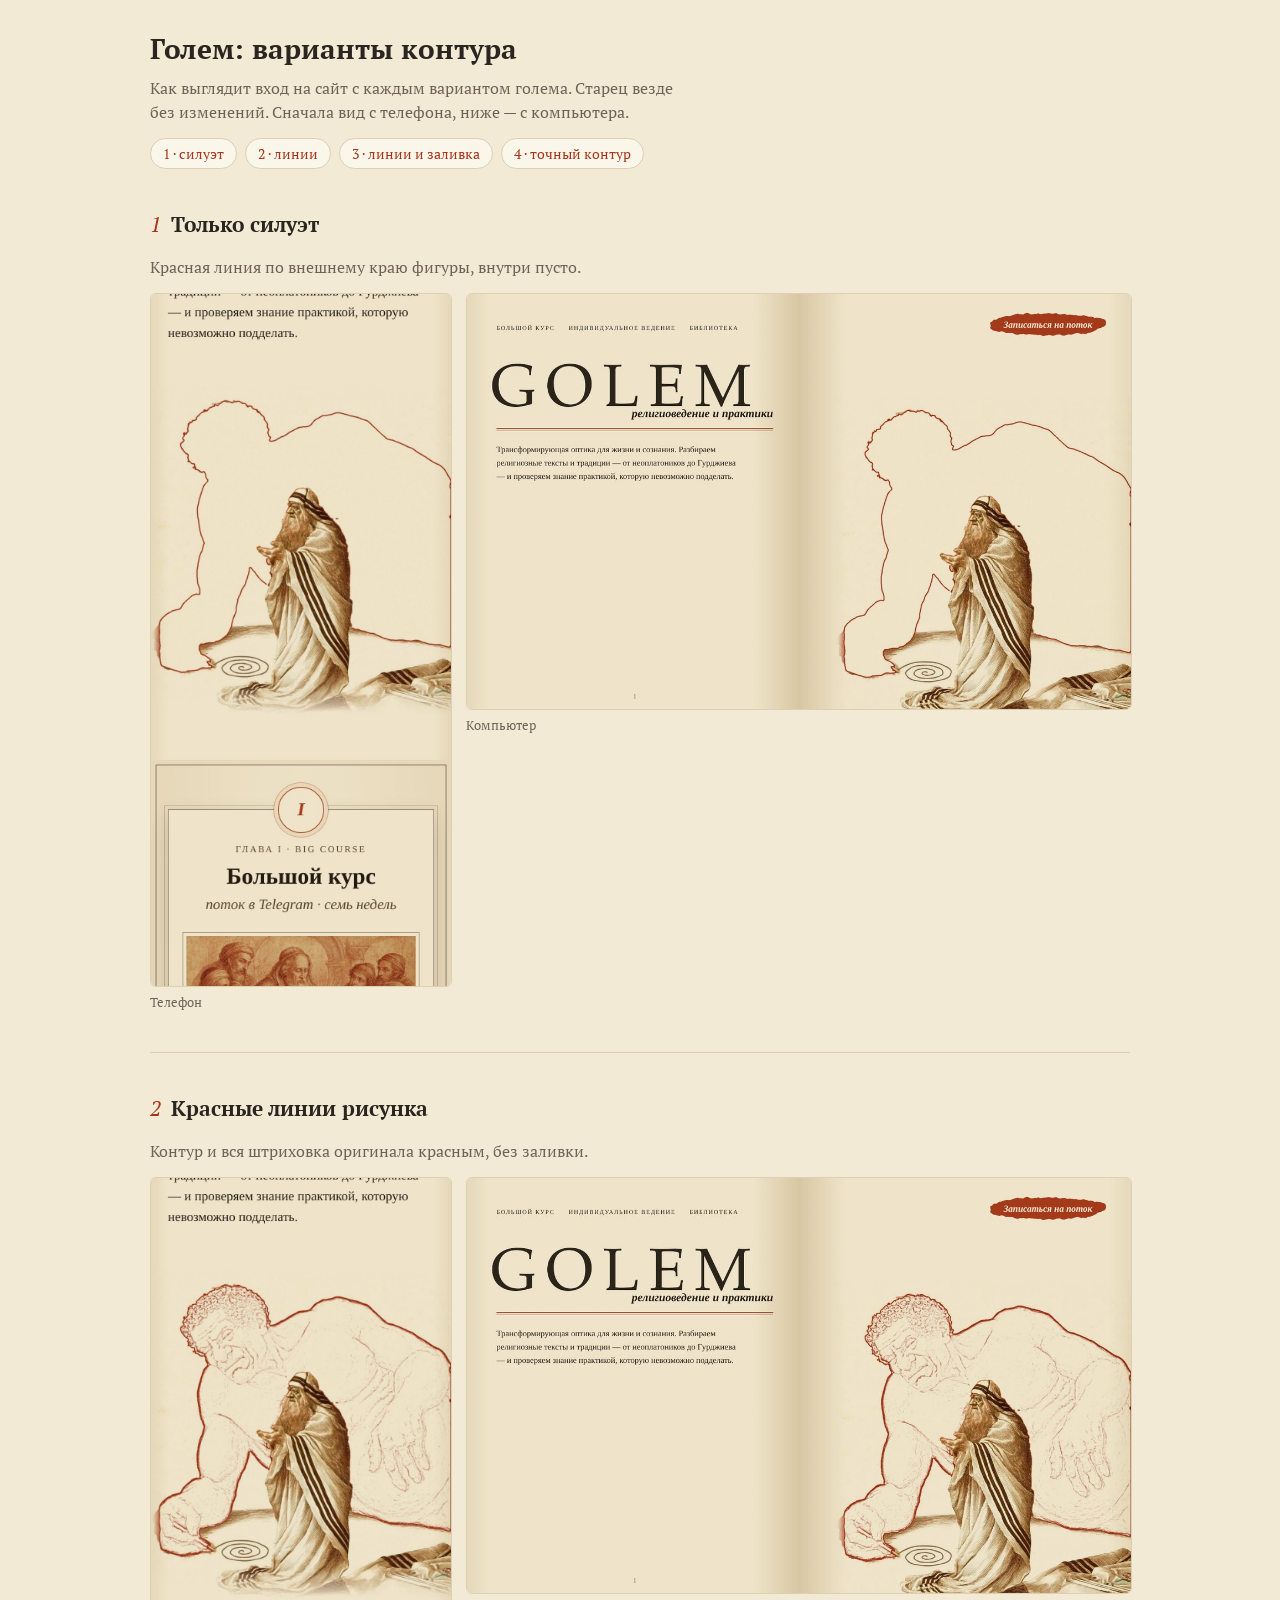
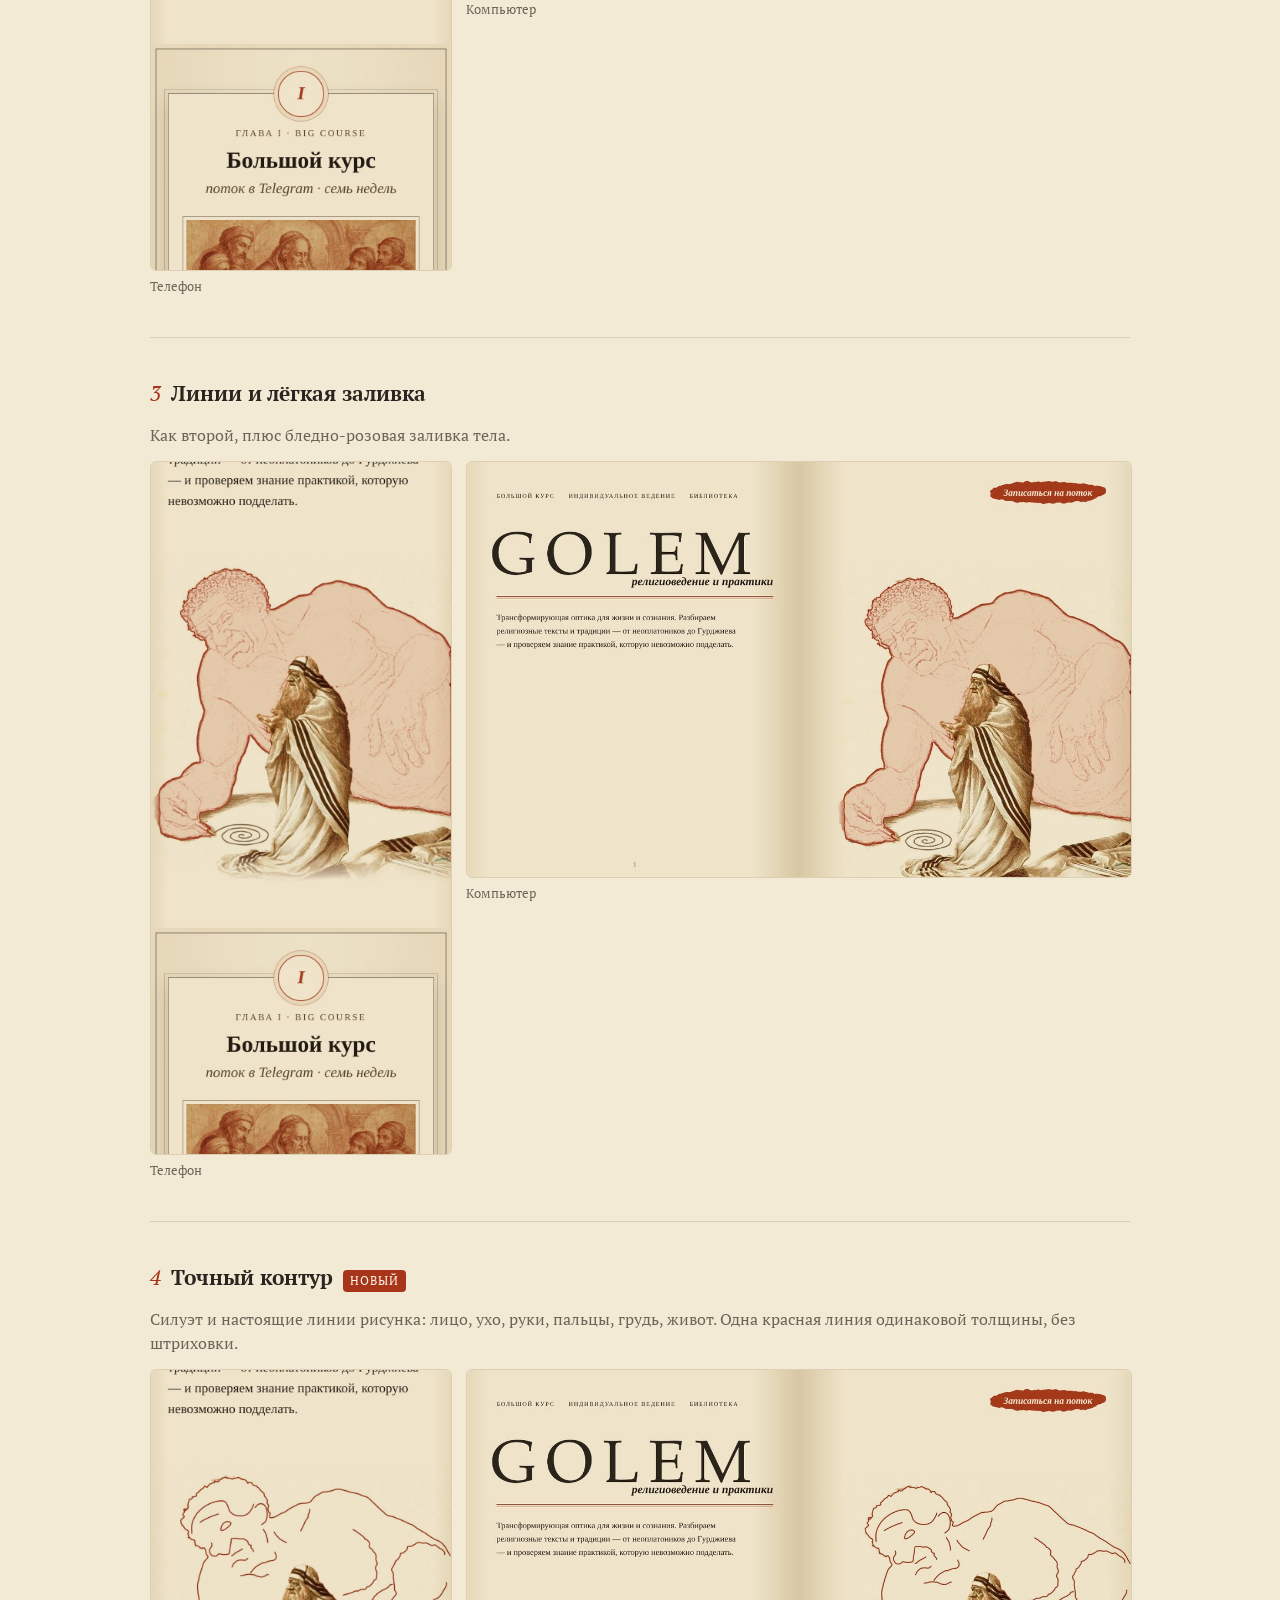
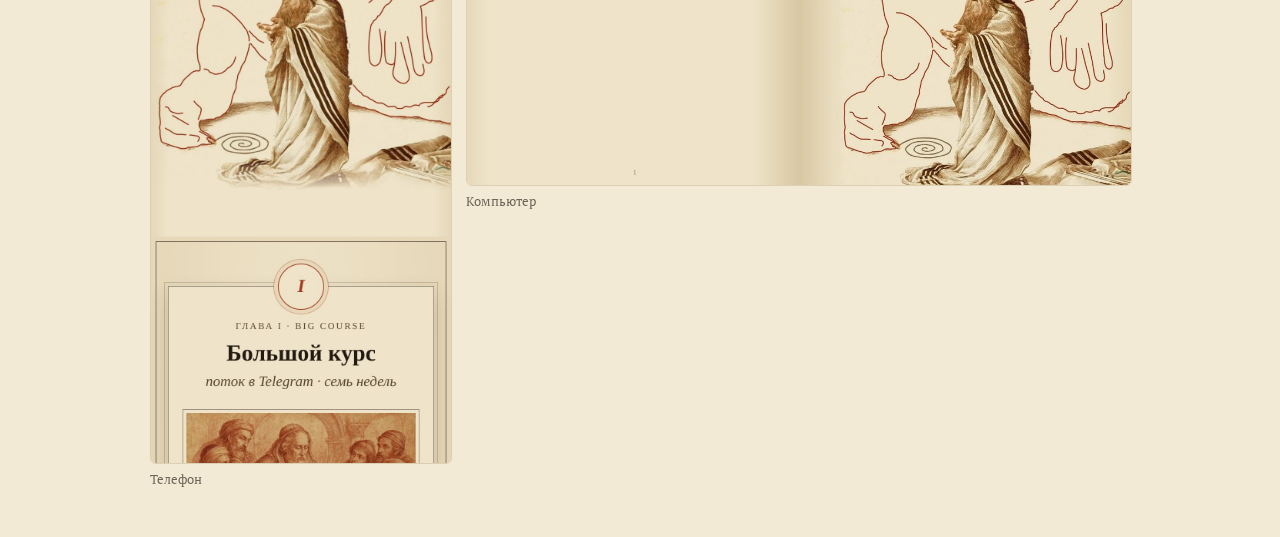
==== varianty/index.html @ 06a3e2cd "Скрытая страница с вариантами контура голема для просмотра с телефона Co-Authored-By: Claude Opus 5." ====
<!doctype html>
<html lang="ru">
<head>
<meta charset="utf-8">
<meta name="viewport" content="width=device-width, initial-scale=1">
<meta name="robots" content="noindex, nofollow">
<title>Голем: варианты контура</title>
<link rel="stylesheet" href="https://fonts.googleapis.com/css2?family=PT+Serif:ital,wght@0,400;0,700;1,400&display=swap">
<style>
/* Одна колонка: каждый вариант — телефон, затем компьютер. Палитра сайта Golem: пергамент и киноварь */
html{-webkit-text-size-adjust:100%}
body{margin:0}
img{max-width:100%}
:root{
  --bg:#f3ead6; --paper:#fbf6ea; --ink:#2b2520; --muted:#6f6357; --cin:#a8341a; --line:#dccfb4;
  --serif:"PT Serif",Georgia,"Times New Roman",serif;
}
@media (prefers-color-scheme: dark){:root:not([data-theme="light"]){
  --bg:#1f1b17; --paper:#2a251f; --ink:#efe6d4; --muted:#b4a792; --cin:#e0714f; --line:#463d33; color-scheme:dark}}
:root[data-theme="dark"]{--bg:#1f1b17; --paper:#2a251f; --ink:#efe6d4; --muted:#b4a792; --cin:#e0714f; --line:#463d33; color-scheme:dark}
body{background:var(--bg);color:var(--ink);font-family:var(--serif);font-size:16px;line-height:1.5}
.wrap{max-width:980px;margin:0 auto;padding-block:28px 48px;
  padding-left:max(16px,env(safe-area-inset-left,0px));padding-right:max(16px,env(safe-area-inset-right,0px));
  display:grid;gap:40px}
header h1{font-size:28px;margin:0 0 6px;text-wrap:balance}
header p{margin:0;color:var(--muted);max-width:60ch}
nav{display:flex;flex-wrap:wrap;gap:8px;margin-top:14px}
nav a{color:var(--cin);text-decoration:none;border:1px solid var(--line);border-radius:999px;padding:4px 12px;font-size:14px;background:var(--paper)}
nav a:focus-visible{outline:2px solid var(--cin);outline-offset:2px}
section{display:grid;gap:14px;scroll-margin-top:16px}
section h2{font-size:21px;margin:0;display:flex;gap:10px;align-items:baseline;text-wrap:balance}
section h2 .n{color:var(--cin);font-style:italic;font-weight:400}
section .note{margin:0;color:var(--muted)}
.new{font-size:12px;letter-spacing:.08em;text-transform:uppercase;color:var(--paper);background:var(--cin);border-radius:4px;padding:2px 7px;font-weight:400}
.shots{display:grid;grid-template-columns:minmax(0,300px) minmax(0,1fr);gap:16px;align-items:start}
figure{margin:0;display:grid;gap:6px;min-width:0}
figure img{display:block;width:100%;height:auto;border:1px solid var(--line);border-radius:6px;background:var(--paper)}
figcaption{font-size:13px;color:var(--muted)}
hr{border:0;border-top:1px solid var(--line);margin:0}
@media (max-width:700px){.shots{grid-template-columns:1fr}.shots figure:first-child{max-width:390px}}
</style>
</head>
<body>

<div class="wrap">
  <header>
    <h1>Голем: варианты контура</h1>
    <p>Как выглядит вход на сайт с каждым вариантом голема. Старец везде без изменений. Сначала вид с телефона, ниже — с компьютера.</p>
    <nav>
      <a href="#v1">1 · силуэт</a>
      <a href="#v2">2 · линии</a>
      <a href="#v3">3 · линии и заливка</a>
      <a href="#v4">4 · точный контур</a>
    </nav>
  </header>

  <section id="v1">
    <h2><span class="n">1</span> Только силуэт</h2>
    <p class="note">Красная линия по внешнему краю фигуры, внутри пусто.</p>
    <div class="shots">
      <figure><img src="img/v1-telefon.jpg" width="780" height="1800" alt="Вариант 1 на телефоне"><figcaption>Телефон</figcaption></figure>
      <figure><img src="img/v1-komp.jpg" width="1200" height="750" alt="Вариант 1 на компьютере"><figcaption>Компьютер</figcaption></figure>
    </div>
  </section>
  <hr>
  <section id="v2">
    <h2><span class="n">2</span> Красные линии рисунка</h2>
    <p class="note">Контур и вся штриховка оригинала красным, без заливки.</p>
    <div class="shots">
      <figure><img src="img/v2-telefon.jpg" width="780" height="1800" alt="Вариант 2 на телефоне"><figcaption>Телефон</figcaption></figure>
      <figure><img src="img/v2-komp.jpg" width="1200" height="750" alt="Вариант 2 на компьютере"><figcaption>Компьютер</figcaption></figure>
    </div>
  </section>
  <hr>
  <section id="v3">
    <h2><span class="n">3</span> Линии и лёгкая заливка</h2>
    <p class="note">Как второй, плюс бледно-розовая заливка тела.</p>
    <div class="shots">
      <figure><img src="img/v3-telefon.jpg" width="780" height="1800" alt="Вариант 3 на телефоне"><figcaption>Телефон</figcaption></figure>
      <figure><img src="img/v3-komp.jpg" width="1200" height="750" alt="Вариант 3 на компьютере"><figcaption>Компьютер</figcaption></figure>
    </div>
  </section>
  <hr>
  <section id="v4">
    <h2><span class="n">4</span> Точный контур <span class="new">новый</span></h2>
    <p class="note">Силуэт и настоящие линии рисунка: лицо, ухо, руки, пальцы, грудь, живот. Одна красная линия одинаковой толщины, без штриховки.</p>
    <div class="shots">
      <figure><img src="img/v4-telefon.jpg" width="780" height="1800" alt="Вариант 4 на телефоне"><figcaption>Телефон</figcaption></figure>
      <figure><img src="img/v4-komp.jpg" width="1200" height="750" alt="Вариант 4 на компьютере"><figcaption>Компьютер</figcaption></figure>
    </div>
  </section>
</div>
</body>
</html>
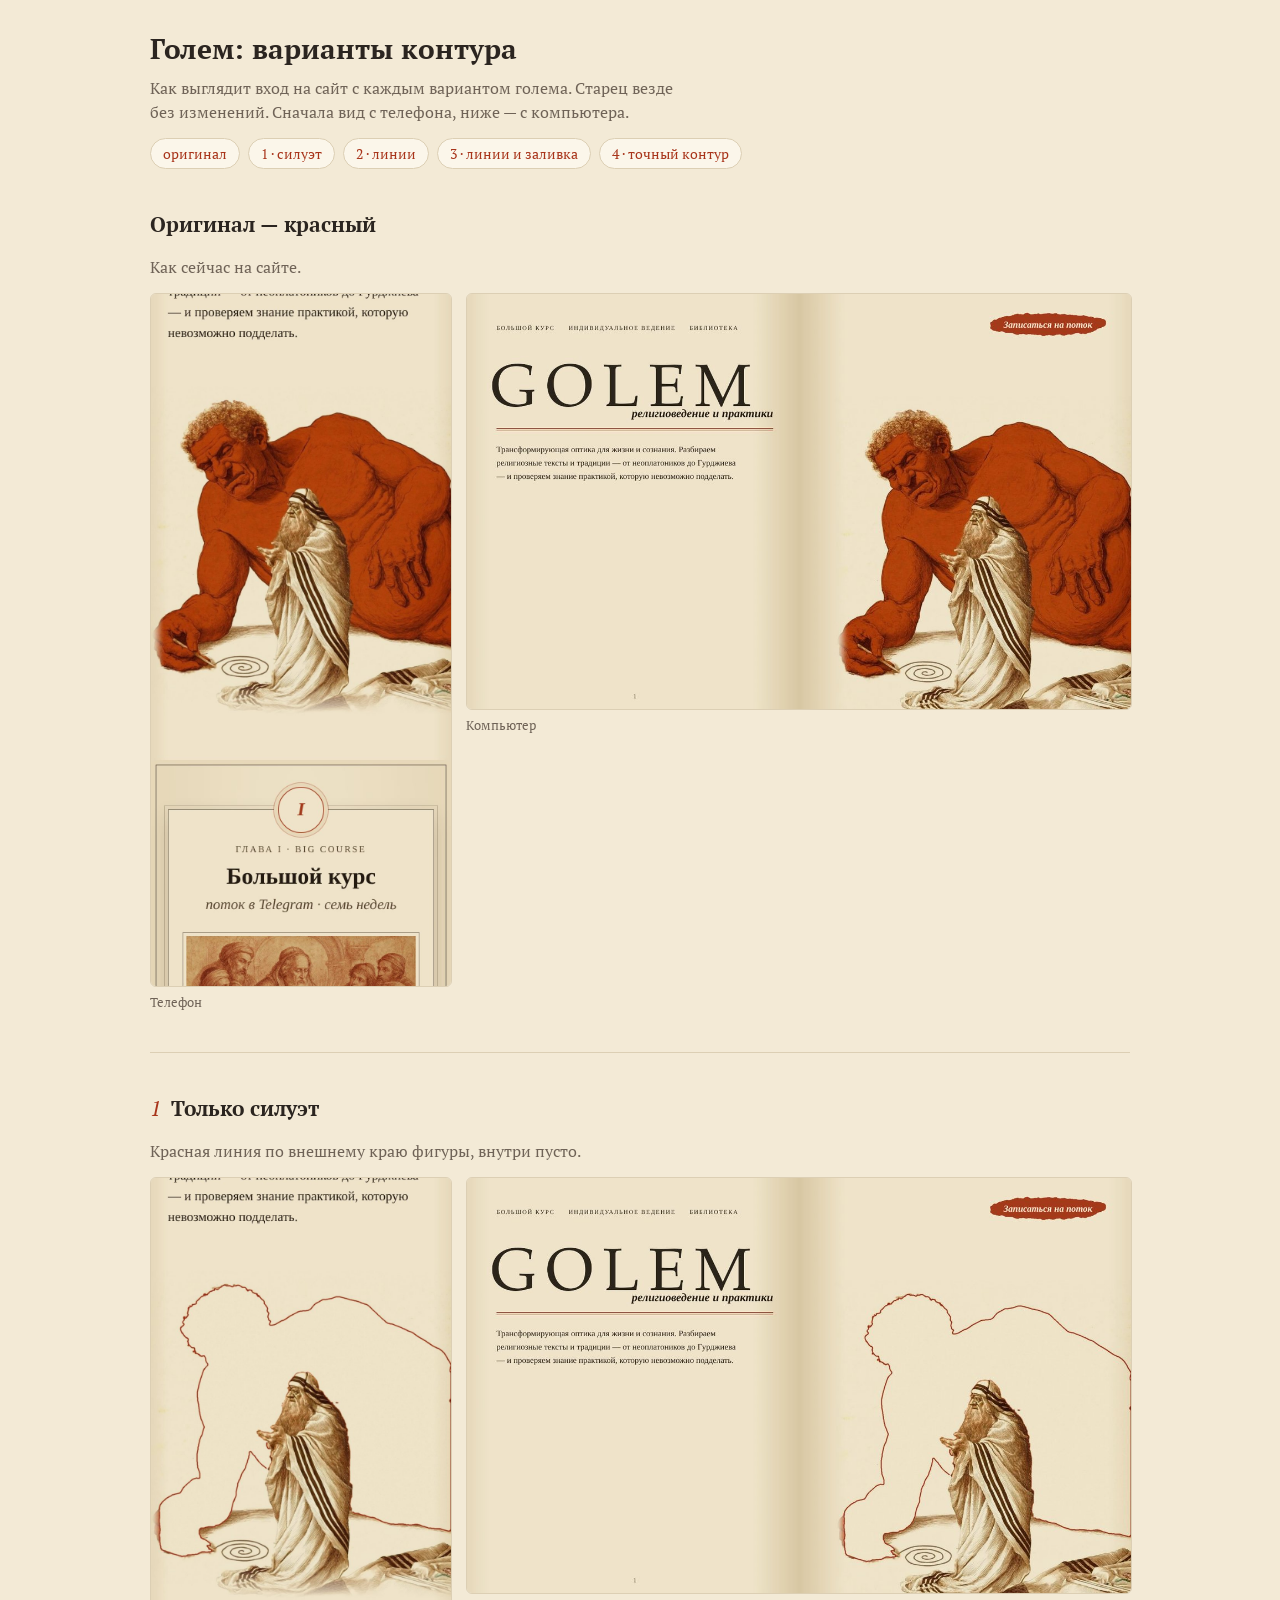
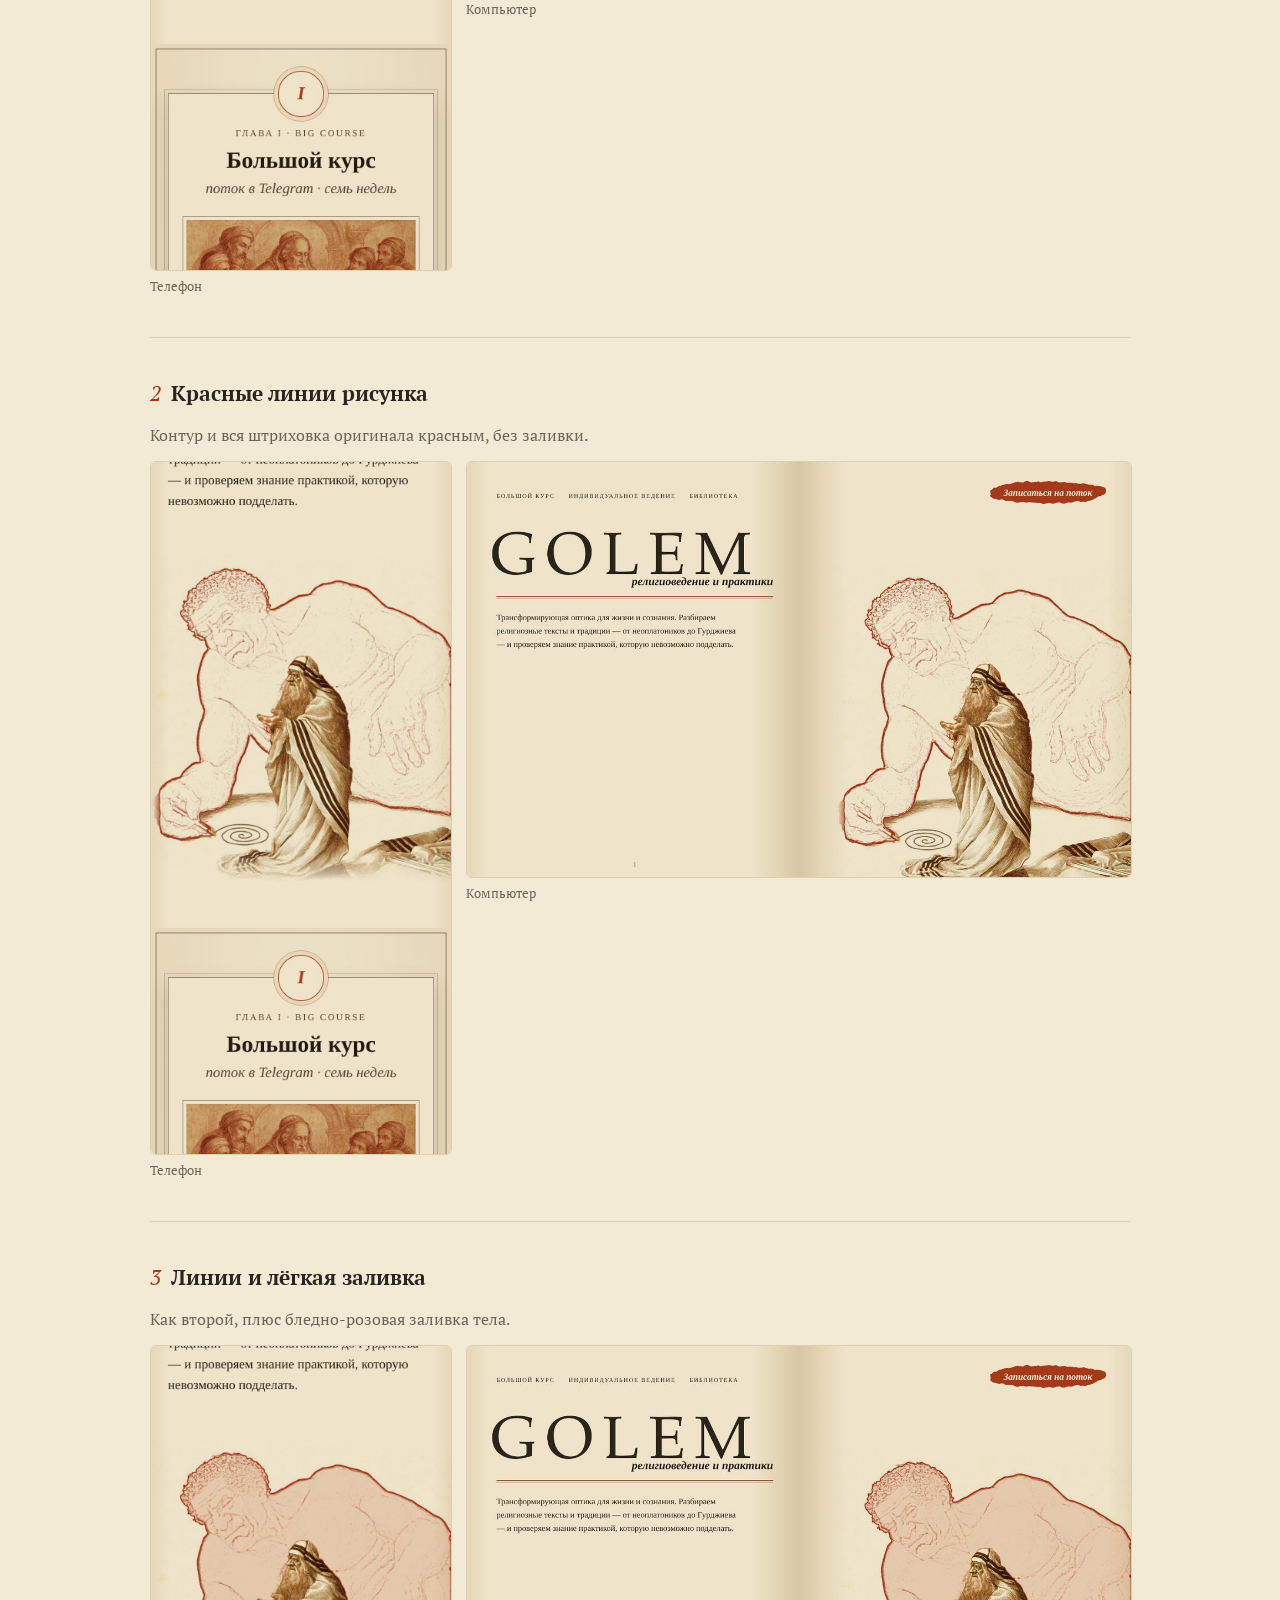
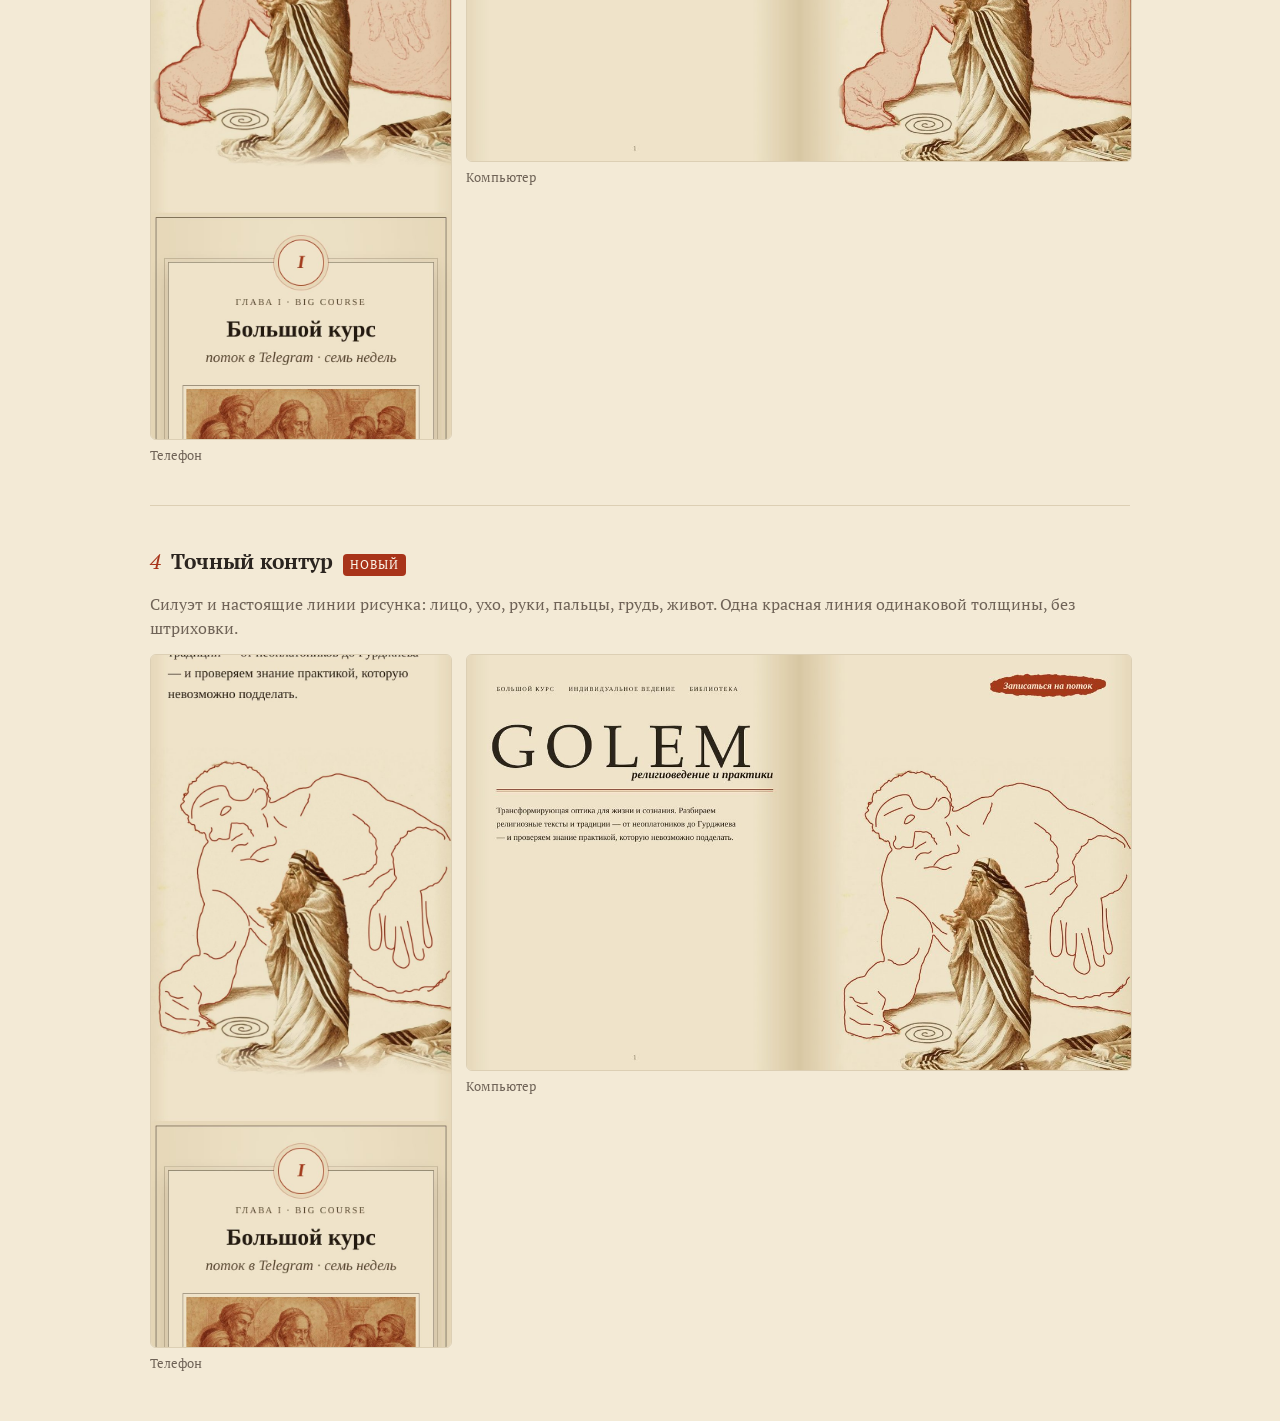
==== commit ca0d08aa: "Варианты голема: добавлен оригинал (красный) Co-Authored-By: Claude Opus 5.5 <noreply@anthropic.com>" ====
--- a/varianty/index.html
+++ b/varianty/index.html
@@ -47,6 +47,7 @@
     <h1>Голем: варианты контура</h1>
     <p>Как выглядит вход на сайт с каждым вариантом голема. Старец везде без изменений. Сначала вид с телефона, ниже — с компьютера.</p>
     <nav>
+      <a href="#v0">оригинал</a>
       <a href="#v1">1 · силуэт</a>
       <a href="#v2">2 · линии</a>
       <a href="#v3">3 · линии и заливка</a>
@@ -54,6 +55,15 @@
     </nav>
   </header>
 
+  <section id="v0">
+    <h2>Оригинал — красный</h2>
+    <p class="note">Как сейчас на сайте.</p>
+    <div class="shots">
+      <figure><img src="img/v0-telefon.jpg" width="780" height="1800" alt="Оригинал на телефоне"><figcaption>Телефон</figcaption></figure>
+      <figure><img src="img/v0-komp.jpg" width="1200" height="750" alt="Оригинал на компьютере"><figcaption>Компьютер</figcaption></figure>
+    </div>
+  </section>
+  <hr>
   <section id="v1">
     <h2><span class="n">1</span> Только силуэт</h2>
     <p class="note">Красная линия по внешнему краю фигуры, внутри пусто.</p>
